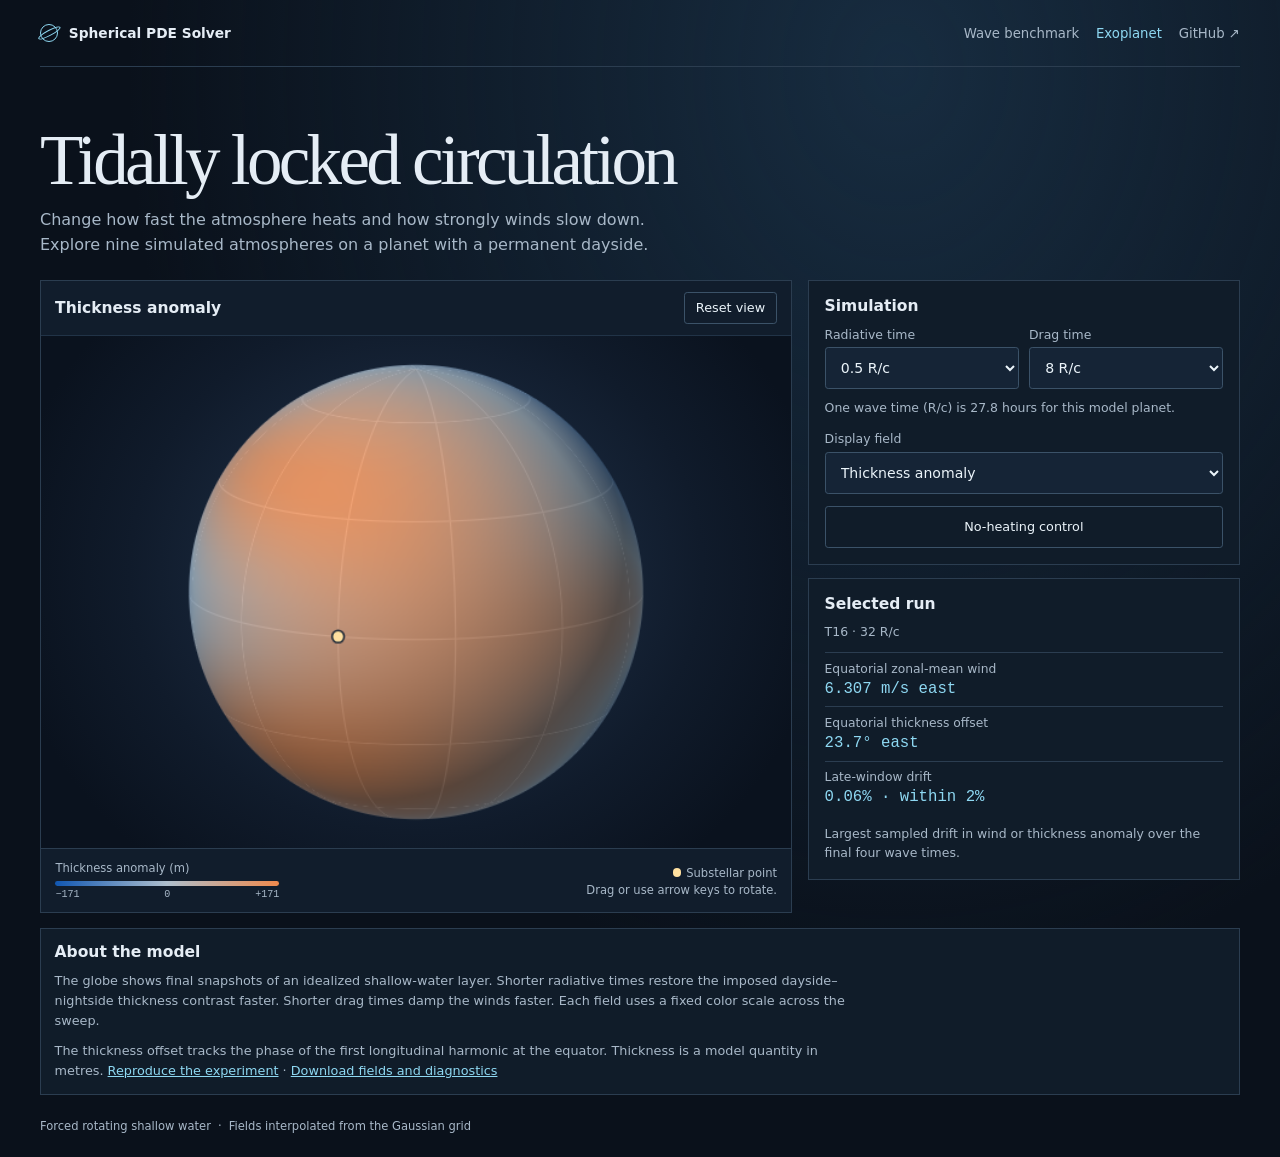
==== docs/exoplanet.html @ c4495a34 "Publish the interactive exoplanet circulation globe" ====
<!doctype html>
<html lang="en">
<head>
  <meta charset="utf-8">
  <meta name="viewport" content="width=device-width, initial-scale=1">
  <meta name="color-scheme" content="dark">
  <meta name="description" content="Explore nine simulations of circulation on a tidally locked planet.">
  <title>Tidally locked circulation | Spherical PDE Solver</title>
  <link rel="stylesheet" href="style.css">
  <link rel="stylesheet" href="exoplanet.css">
  <script type="module" src="exoplanet.js"></script>
</head>
<body>
  <header class="site-header">
    <a class="brand" href="./"><span class="orbit-mark" aria-hidden="true"></span>Spherical PDE Solver</a>
    <nav class="site-nav" aria-label="Project">
      <a href="./">Wave benchmark</a>
      <a href="exoplanet.html" aria-current="page">Exoplanet</a>
      <a class="source" href="https://github.com/modorethegreat/spherical-PDE-solver">GitHub ↗</a>
    </nav>
  </header>
  <main>
    <div class="intro">
      <h1>Tidally locked circulation</h1>
      <p>Change how fast the atmosphere heats and how strongly winds slow down. Explore nine simulated atmospheres on a planet with a permanent dayside.</p>
    </div>
    <noscript><p>Enable JavaScript to rotate the globe and switch simulations.</p></noscript>
    <p id="sweep-error" class="error" role="alert" hidden></p>
    <div class="planet-layout">
      <section class="globe-card planet-globe" aria-labelledby="field-title">
        <div class="card-header">
          <h2 id="field-title">Thickness anomaly</h2>
          <button id="reset" type="button">Reset view</button>
        </div>
        <canvas id="planet" tabindex="0" aria-label="Rotatable globe of the selected exoplanet simulation" aria-describedby="orbit-hint">Exoplanet globe</canvas>
        <div class="planet-caption">
          <div class="legend">
            <p id="legend-title">Thickness anomaly (m)</p>
            <div class="color-ramp" aria-hidden="true"></div>
            <div class="legend-labels"><span id="scale-min">—</span><span>0</span><span id="scale-max">—</span></div>
          </div>
          <div class="planet-hints">
            <p><span class="sun-dot" aria-hidden="true"></span>Substellar point</p>
            <p id="orbit-hint">Drag or use arrow keys to rotate.</p>
          </div>
        </div>
      </section>
      <div class="planet-panel">
        <form id="settings" class="planet-settings">
          <h2>Simulation</h2>
          <fieldset id="case-controls" disabled>
            <legend class="visually-hidden">Set timescales and visible field</legend>
            <div class="timescale-grid">
              <label for="radiative">Radiative time<select id="radiative"></select></label>
              <label for="drag">Drag time<select id="drag"></select></label>
            </div>
            <p id="wave-unit">Times are in units of R/c, the time a gravity wave takes to travel one radius.</p>
            <label for="field">Display field
              <select id="field">
                <option value="thickness_m">Thickness anomaly</option>
                <option value="zonal_wind_m_s">Zonal wind</option>
              </select>
            </label>
            <button type="button" id="control" aria-pressed="false">No-heating control</button>
          </fieldset>
        </form>
        <section class="planet-readout" aria-labelledby="readout-title">
          <h2 id="readout-title">Selected run</h2>
          <p id="run-time">Loading simulated fields…</p>
          <dl>
            <div><dt>Equatorial zonal-mean wind</dt><dd id="equatorial-wind">—</dd></div>
            <div><dt>Equatorial thickness offset</dt><dd id="phase-offset">—</dd></div>
            <div><dt>Late-window drift</dt><dd id="drift">—</dd></div>
          </dl>
          <p id="drift-note">Largest sampled drift in wind or thickness anomaly over the final four wave times.</p>
        </section>
        <p id="status" class="visually-hidden" role="status"></p>
      </div>
    </div>
    <section class="planet-method diagnostic" aria-labelledby="method-title">
      <h2 id="method-title">About the model</h2>
      <p>The globe shows final snapshots of an idealized shallow-water layer. Shorter radiative times restore the imposed dayside–nightside thickness contrast faster. Shorter drag times damp the winds faster. Each field uses a fixed color scale across the sweep.</p>
      <p>The thickness offset tracks the phase of the first longitudinal harmonic at the equator. Thickness is a model quantity in metres. <a href="https://github.com/modorethegreat/spherical-PDE-solver#tidally-locked-exoplanet-experiment">Reproduce the experiment</a> · <a href="exoplanet-sweep.json" download>Download fields and diagnostics</a></p>
    </section>
  </main>
  <footer>Forced rotating shallow water <span>·</span> Fields interpolated from the Gaussian grid</footer>
</body>
</html>
---- docs/style.css ----
:root {
  font-family: system-ui, -apple-system, sans-serif;
  color: #e5edf5;
  background: #0a111b;
  color-scheme: dark;
  --quiet: #a8b8c8;
  --line: #2b3d50;
  --panel: #101c29;
  --cyan: #8ed8f2;
  --sand: #f5b77e;
  --mono: ui-monospace, 'SFMono-Regular', Consolas, monospace;
}
* { box-sizing: border-box; }
body { margin: 0; background: radial-gradient(ellipse at 70% 6%, #172c40 0, transparent 48rem), #0a111b; }
a { color: inherit; }
button, select { font: inherit; }
:focus-visible { outline: 2px solid var(--cyan); outline-offset: 3px; }
.site-header, main, footer { width: min(100% - 3rem, 75rem); margin-inline: auto; }
.site-header { min-height: 4.2rem; display: flex; justify-content: space-between; gap: 1rem; align-items: center; border-bottom: 1px solid var(--line); }
.brand, .source { text-decoration: none; font-size: .86rem; }
.brand { display: flex; gap: .65rem; align-items: center; font-weight: 620; }
.source { color: var(--quiet); }
.source:hover { color: var(--cyan); }
.site-nav { display: flex; flex-wrap: wrap; align-items: center; justify-content: flex-end; gap: .35rem 1.05rem; }
.site-nav a { color: var(--quiet); text-decoration: none; font-size: .83rem; }
.site-nav a:hover, .site-nav a[aria-current="page"] { color: var(--cyan); }
.orbit-mark { position: relative; width: 1.15rem; aspect-ratio: 1; border: 1px solid var(--cyan); border-radius: 100%; }
.orbit-mark::after { content: ""; position: absolute; inset: .31rem -.26rem; border: 1px solid var(--cyan); border-radius: 100%; transform: rotate(-28deg); }
.intro { padding: clamp(1.75rem, 4.4vw, 3.7rem) 0 1.35rem; }
h1 { margin: 0; font: 400 clamp(2.4rem, 5.55vw, 5rem)/1.02 Georgia, serif; letter-spacing: -.052em; }
.intro p { max-width: 64ch; margin: .78rem 0 0; line-height: 1.55; color: var(--quiet); }
.configuration { display: grid; grid-template-columns: repeat(4, minmax(0, 1fr)) auto; align-items: end; gap: .8rem; padding: .8rem; background: #0c1621cc; border: 1px solid var(--line); }
.configuration label { display: block; min-width: 0; color: var(--quiet); font-size: .76rem; }
.configuration label span { color: var(--cyan); font-family: var(--mono); }
select, button { min-height: 2.6rem; border: 1px solid #3b5268; border-radius: .2rem; padding: .36rem .7rem; background: #152436; color: #ebf4fa; }
select { display: block; width: 100%; margin-top: .3rem; font-size: .88rem; }
button { cursor: pointer; font-size: .8rem; white-space: nowrap; }
button:hover { border-color: var(--cyan); }
button:disabled { opacity: .55; cursor: default; }
.error { padding: .75rem; border-left: 3px solid var(--sand); background: #2b211d; }
.globes { display: grid; grid-template-columns: repeat(2, minmax(0,1fr)); gap: .85rem; margin-top: .85rem; }
.globe-card { overflow: hidden; border: 1px solid var(--line); background: radial-gradient(ellipse at center, #14273a, #0a121e 74%); }
.card-header { display: flex; align-items: center; justify-content: space-between; gap: .6rem; padding: .7rem .88rem; border-bottom: 1px solid #213347; }
h2 { margin: 0; font-size: .97rem; font-weight: 630; }
.card-header h2 { display: flex; gap: .5rem; align-items: center; }
.card-header i { width: .4rem; height: .4rem; border-radius: 50%; background: var(--sand); }
.numerical .card-header i { background: var(--cyan); }
.card-header p { margin: 0; color: var(--quiet); font: .8rem var(--mono); }
.globe-card canvas { display: block; width: 100%; height: clamp(12rem, 22vw, 20rem); cursor: grab; touch-action: pan-y; }
.globe-card canvas:active { cursor: grabbing; }
.globe-card canvas:focus-visible { outline-offset: -4px; }
.comparison-footer, .transport { display: flex; align-items: center; justify-content: space-between; gap: .7rem 1rem; }
.comparison-footer { padding: .66rem .1rem .72rem; }
.legend { width: min(100%, 14rem); }
.legend p, .orientation p { margin: 0; color: var(--quiet); font-size: .72rem; }
.legend p span { color: #8298aa; }
.color-ramp { height: .32rem; margin-top: .35rem; border-radius: .15rem; background: linear-gradient(90deg, #1157b2, #aebfcd, #ef894c); }
.legend-labels { display: flex; justify-content: space-between; color: var(--quiet); font: .63rem var(--mono); margin-top: .2rem; }
.orientation { display: flex; align-items: center; gap: .8rem; }
.orientation button { background: transparent; min-height: 2.3rem; }
.transport { padding: .68rem .85rem; border: 1px solid var(--line); background: #112032; }
.transport button { min-width: 4.8rem; background: #b2e3f4; color: #0f1b28; font-weight: 650; }
.scrubber { flex: 1; min-width: 0; }
.scrubber label { display: flex; justify-content: space-between; gap: .65rem; font-size: .73rem; color: var(--quiet); }
.scrubber output { font: .74rem var(--mono); }
.scrubber input { display: block; width: 100%; accent-color: var(--cyan); margin: .35rem 0 0; }
.error-readout { min-width: 7rem; text-align: right; }
.error-readout span { display: block; font-size: .72rem; color: var(--quiet); }
.error-readout strong { color: var(--sand); font: .91rem var(--mono); }
.analysis-grid { display: grid; grid-template-columns: minmax(0, 1.22fr) minmax(0, 1fr); gap: .85rem; margin-top: 1.35rem; }
.diagnostic { min-width: 0; background: var(--panel); border: 1px solid var(--line); padding: .85rem; }
.plot-key { display: flex; gap: .85rem; color: var(--quiet); font-size: .72rem; margin-top: .42rem; }
.plot-key span::before { content: ""; display: inline-block; width: 1rem; margin-right: .32rem; border-top: 2px solid var(--cyan); vertical-align: middle; }
.plot-key span:last-child::before { border-top: 2px dashed var(--sand); }
#plot { display: block; width: 100%; height: 11rem; margin-top: .42rem; }
table { width: 100%; border-collapse: collapse; margin-top: .45rem; }
td, th { padding: .38rem .18rem; text-align: right; border-bottom: 1px solid var(--line); font: .74rem var(--mono); }
td:first-child, th:first-child { text-align: left; }
th { color: var(--quiet); }
.diagnostic p { color: var(--quiet); font-size: .73rem; margin: .66rem 0 0; }
footer { padding-block: 1.5rem; color: var(--quiet); font-size: .72rem; }
footer span { padding-inline: .3em; }
.visually-hidden { position: absolute; width: 1px; height: 1px; overflow: hidden; clip-path: inset(50%); white-space: nowrap; }
@media (max-width: 700px) {
  .site-header, main, footer { width: calc(100% - 1.5rem); }
  .configuration { grid-template-columns: repeat(2, minmax(0, 1fr)); }
  .configuration button { justify-self: start; }
  .analysis-grid { grid-template-columns: minmax(0, 1fr); }
  .orientation { align-items: flex-end; flex-direction: column; text-align: right; }
}
@media (max-width: 480px) {
  .site-header { flex-wrap: wrap; padding-block: .7rem; gap: .65rem 1rem; }
  .site-nav { justify-content: flex-start; }
  .globes { gap: .4rem; }
  .card-header { flex-direction: column; align-items: flex-start; gap: .2rem; padding: .55rem; }
  .globe-card canvas { height: clamp(9rem, 42vw, 12rem); }
  .comparison-footer, .transport { gap: .55rem; }
  .transport { flex-wrap: wrap; }
  .scrubber { flex-basis: calc(100% - 6rem); }
  .error-readout { margin-left: auto; }
}
---- docs/exoplanet.css ----
.planet-layout { display: grid; grid-template-columns: minmax(0, 1.74fr) minmax(17rem, 1fr); gap: .95rem; align-items: start; }
.planet-globe { background: radial-gradient(ellipse at 50% 46%, #243751, #101b2b 54%, #0a121e 78%); }
.planet-globe .card-header { min-height: 3.2rem; background: #111d2c; flex-direction: row; align-items: center; }
.planet-globe canvas { height: clamp(19rem, 40vw, 32rem); touch-action: none; }
.planet-globe button { min-height: 2rem; background: transparent; }
.planet-caption { display: flex; justify-content: space-between; align-items: end; gap: .6rem 1rem; padding: .75rem .9rem; border-top: 1px solid var(--line); background: #111d2c; }
.planet-hints { text-align: right; color: var(--quiet); font-size: .72rem; }
.planet-hints p { margin: .2rem 0; }
.sun-dot { display: inline-block; width: .52rem; height: .52rem; margin-right: .32rem; border-radius: 50%; background: #ffe0a0; }
.planet-panel { display: grid; gap: .8rem; }
.planet-settings, .planet-readout { border: 1px solid var(--line); background: var(--panel); padding: 1rem; }
.planet-settings fieldset { min-width: 0; border: 0; margin: .8rem 0 0; padding: 0; }
.timescale-grid { display: grid; grid-template-columns: repeat(2, minmax(0, 1fr)); gap: .65rem; }
.planet-settings label, .planet-settings p, .planet-readout p { color: var(--quiet); font-size: .78rem; }
.planet-settings p, .planet-readout p { margin: .65rem 0; line-height: 1.5; }
.planet-settings button { display: block; width: 100%; margin-top: .78rem; background: transparent; }
.planet-settings button[aria-pressed="true"] { color: #101c29; background: var(--cyan); }
.planet-readout dl { display: grid; margin: .65rem 0 0; }
.planet-readout dl div { padding: .55rem 0; border-top: 1px solid var(--line); }
.planet-readout dt { font-size: .77rem; color: var(--quiet); }
.planet-readout dd { margin: .23rem 0 0; color: var(--cyan); font: .98rem var(--mono); }
.planet-readout dd[data-warning="true"] { color: var(--sand); }
.planet-readout #drift-note { margin-bottom: 0; }
.planet-method { margin-top: .95rem; }
.planet-method p { max-width: 100ch; font-size: .8rem; line-height: 1.55; }
.planet-method a { color: var(--cyan); }
@media (max-width: 760px) {
  .planet-layout { grid-template-columns: minmax(0, 1fr); }
  .planet-panel { grid-row: 1; grid-template-columns: repeat(2, minmax(0, 1fr)); }
  .planet-globe canvas { height: clamp(17rem, 74vw, 29rem); }
}
@media (max-width: 520px) {
  .planet-panel { display: contents; }
  .planet-settings { grid-row: 1; }
  .planet-globe { grid-row: 2; }
  .planet-readout { grid-row: 3; }
}
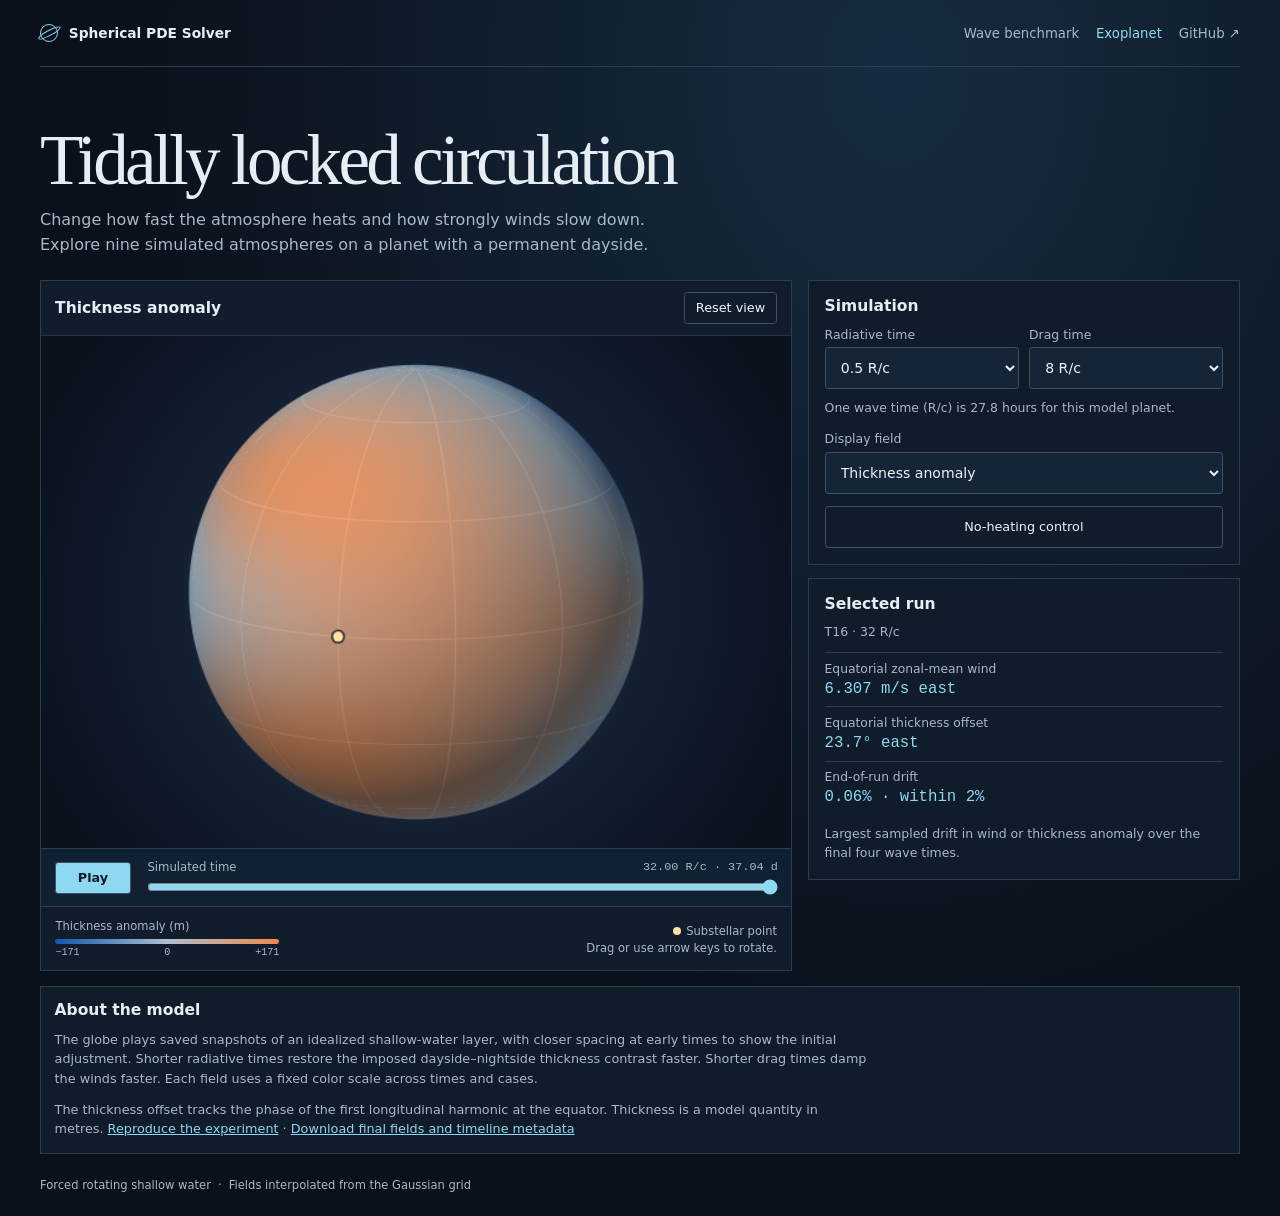
==== commit afb78194: "Add exoplanet simulation playback and scrubbing" ====
--- a/docs/exoplanet.html
+++ b/docs/exoplanet.html
@@ -33,6 +33,14 @@
           <button id="reset" type="button">Reset view</button>
         </div>
         <canvas id="planet" tabindex="0" aria-label="Rotatable globe of the selected exoplanet simulation" aria-describedby="orbit-hint">Exoplanet globe</canvas>
+        <div class="transport planet-transport">
+          <button id="play" type="button" disabled>Play</button>
+          <div class="scrubber">
+            <label for="time">Simulated time <span id="elapsed" aria-hidden="true">—</span></label>
+            <input id="time" type="range" min="0" max="1" step="1" value="1" disabled>
+            <p id="playback-status" role="status"></p>
+          </div>
+        </div>
         <div class="planet-caption">
           <div class="legend">
             <p id="legend-title">Thickness anomaly (m)</p>
@@ -70,7 +78,7 @@
           <dl>
             <div><dt>Equatorial zonal-mean wind</dt><dd id="equatorial-wind">—</dd></div>
             <div><dt>Equatorial thickness offset</dt><dd id="phase-offset">—</dd></div>
-            <div><dt>Late-window drift</dt><dd id="drift">—</dd></div>
+            <div><dt>End-of-run drift</dt><dd id="drift">—</dd></div>
           </dl>
           <p id="drift-note">Largest sampled drift in wind or thickness anomaly over the final four wave times.</p>
         </section>
@@ -79,8 +87,8 @@
     </div>
     <section class="planet-method diagnostic" aria-labelledby="method-title">
       <h2 id="method-title">About the model</h2>
-      <p>The globe shows final snapshots of an idealized shallow-water layer. Shorter radiative times restore the imposed dayside–nightside thickness contrast faster. Shorter drag times damp the winds faster. Each field uses a fixed color scale across the sweep.</p>
-      <p>The thickness offset tracks the phase of the first longitudinal harmonic at the equator. Thickness is a model quantity in metres. <a href="https://github.com/modorethegreat/spherical-PDE-solver#tidally-locked-exoplanet-experiment">Reproduce the experiment</a> · <a href="exoplanet-sweep.json" download>Download fields and diagnostics</a></p>
+      <p>The globe plays saved snapshots of an idealized shallow-water layer, with closer spacing at early times to show the initial adjustment. Shorter radiative times restore the imposed dayside–nightside thickness contrast faster. Shorter drag times damp the winds faster. Each field uses a fixed color scale across times and cases.</p>
+      <p>The thickness offset tracks the phase of the first longitudinal harmonic at the equator. Thickness is a model quantity in metres. <a href="https://github.com/modorethegreat/spherical-PDE-solver#tidally-locked-exoplanet-experiment">Reproduce the experiment</a> · <a href="exoplanet-sweep.json" download>Download final fields and timeline metadata</a></p>
     </section>
   </main>
   <footer>Forced rotating shallow water <span>·</span> Fields interpolated from the Gaussian grid</footer>
--- a/docs/exoplanet.css
+++ b/docs/exoplanet.css
@@ -3,6 +3,12 @@
 .planet-globe .card-header { min-height: 3.2rem; background: #111d2c; flex-direction: row; align-items: center; }
 .planet-globe canvas { height: clamp(19rem, 40vw, 32rem); touch-action: none; }
 .planet-globe button { min-height: 2rem; background: transparent; }
+.planet-transport { border-width: 1px 0 0; flex-wrap: nowrap; }
+.planet-transport button { background: var(--cyan); }
+.planet-transport .scrubber { flex: 1; }
+#elapsed { font: .74rem var(--mono); text-align: right; }
+#playback-status { margin: .3rem 0 0; color: var(--quiet); font-size: .72rem; }
+#playback-status:empty { display: none; }
 .planet-caption { display: flex; justify-content: space-between; align-items: end; gap: .6rem 1rem; padding: .75rem .9rem; border-top: 1px solid var(--line); background: #111d2c; }
 .planet-hints { text-align: right; color: var(--quiet); font-size: .72rem; }
 .planet-hints p { margin: .2rem 0; }
